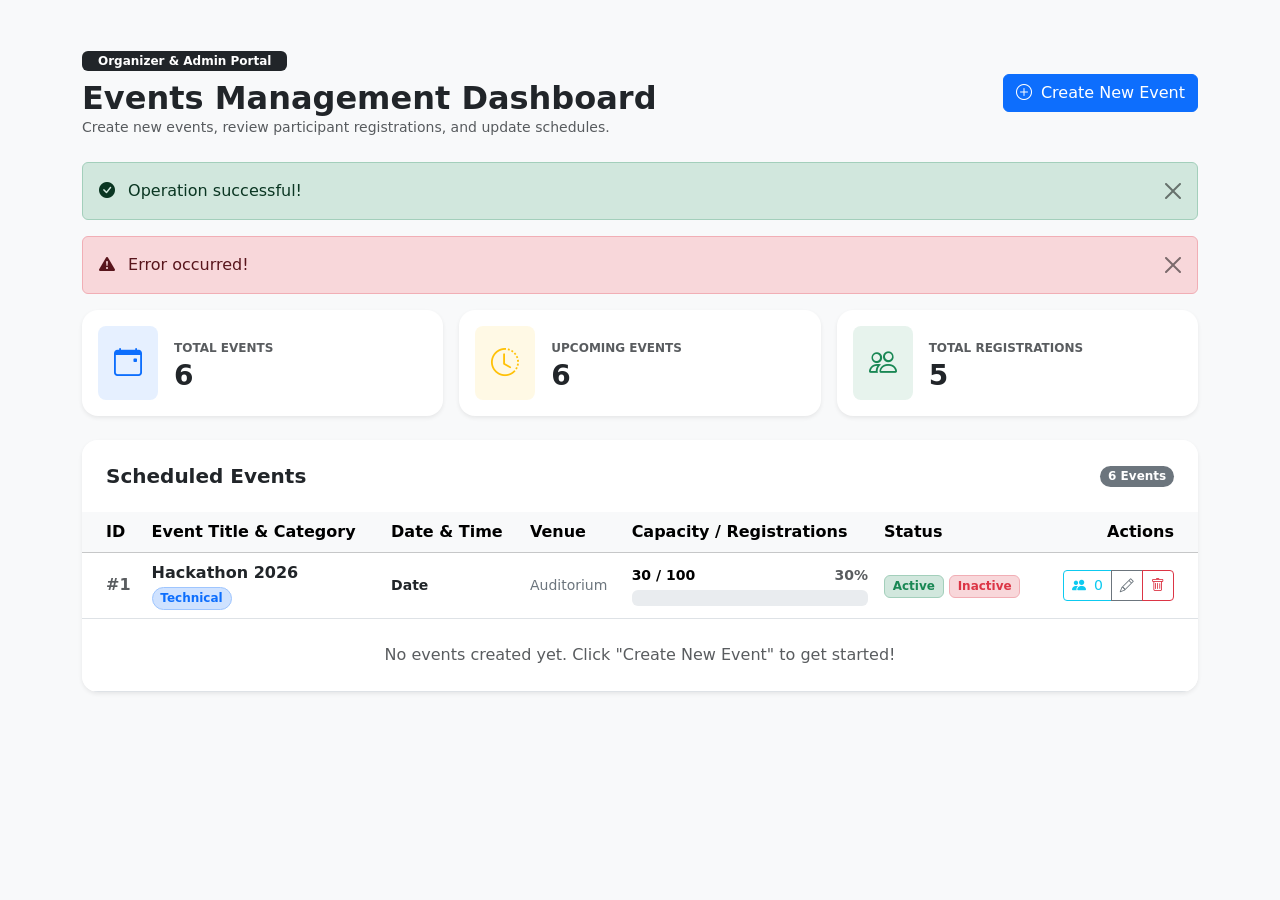
==== target/classes/templates/admin/dashboard.html @ 22161246 "Add files via upload" ====
<!DOCTYPE html>
<html xmlns:th="http://www.thymeleaf.org">
<head>
    <meta charset="UTF-8">
    <meta name="viewport" content="width=device-width, initial-scale=1.0">
    <title>Organizer & Admin Dashboard - EventHub</title>
    <!-- Bootstrap 5 CSS & Icons -->
    <link href="https://cdn.jsdelivr.net/npm/bootstrap@5.3.2/dist/css/bootstrap.min.css" rel="stylesheet">
    <link rel="stylesheet" href="https://cdn.jsdelivr.net/npm/bootstrap-icons@1.11.3/font/bootstrap-icons.min.css">
    <link rel="stylesheet" th:href="@{/css/style.css}">
</head>
<body class="bg-light">

    <div th:replace="~{fragments/navbar :: navbar}"></div>

    <main class="py-5">
        <div class="container">
            <!-- Header -->
            <div class="d-flex flex-column flex-md-row justify-content-between align-items-md-center gap-3 mb-4">
                <div>
                    <span class="badge bg-dark px-3 py-1 mb-2">Organizer & Admin Portal</span>
                    <h2 class="fw-bold mb-0">Events Management Dashboard</h2>
                    <p class="text-muted small mb-0">Create new events, review participant registrations, and update schedules.</p>
                </div>
                <div class="d-flex gap-2">
                    <a th:href="@{/admin/events/new}" class="btn btn-primary">
                        <i class="bi bi-plus-circle me-1"></i> Create New Event
                    </a>
                </div>
            </div>

            <!-- Flash Success / Error Messages -->
            <div th:if="${successMessage}" class="alert alert-success alert-dismissible fade show" role="alert">
                <i class="bi bi-check-circle-fill me-2"></i>
                <span th:text="${successMessage}">Operation successful!</span>
                <button type="button" class="btn-close" data-bs-dismiss="alert"></button>
            </div>
            <div th:if="${errorMessage}" class="alert alert-danger alert-dismissible fade show" role="alert">
                <i class="bi bi-exclamation-triangle-fill me-2"></i>
                <span th:text="${errorMessage}">Error occurred!</span>
                <button type="button" class="btn-close" data-bs-dismiss="alert"></button>
            </div>

            <!-- Metrics Cards -->
            <div class="row g-3 mb-4">
                <div class="col-md-4">
                    <div class="card border-0 shadow-sm rounded-4 p-3 bg-white">
                        <div class="d-flex align-items-center gap-3">
                            <div class="rounded-3 bg-primary bg-opacity-10 text-primary p-3">
                                <i class="bi bi-calendar-event fs-3"></i>
                            </div>
                            <div>
                                <small class="text-muted text-uppercase fw-semibold" style="font-size: 0.75rem;">Total Events</small>
                                <h3 class="fw-bold mb-0 text-dark" th:text="${totalEvents}">6</h3>
                            </div>
                        </div>
                    </div>
                </div>

                <div class="col-md-4">
                    <div class="card border-0 shadow-sm rounded-4 p-3 bg-white">
                        <div class="d-flex align-items-center gap-3">
                            <div class="rounded-3 bg-warning bg-opacity-10 text-warning p-3">
                                <i class="bi bi-clock-history fs-3"></i>
                            </div>
                            <div>
                                <small class="text-muted text-uppercase fw-semibold" style="font-size: 0.75rem;">Upcoming Events</small>
                                <h3 class="fw-bold mb-0 text-dark" th:text="${upcomingEvents}">6</h3>
                            </div>
                        </div>
                    </div>
                </div>

                <div class="col-md-4">
                    <div class="card border-0 shadow-sm rounded-4 p-3 bg-white">
                        <div class="d-flex align-items-center gap-3">
                            <div class="rounded-3 bg-success bg-opacity-10 text-success p-3">
                                <i class="bi bi-people fs-3"></i>
                            </div>
                            <div>
                                <small class="text-muted text-uppercase fw-semibold" style="font-size: 0.75rem;">Total Registrations</small>
                                <h3 class="fw-bold mb-0 text-dark" th:text="${totalRegistrations}">5</h3>
                            </div>
                        </div>
                    </div>
                </div>
            </div>

            <!-- Events Table Card -->
            <div class="card border-0 shadow-sm rounded-4 overflow-hidden bg-white">
                <div class="card-header bg-white p-4 border-0 d-flex justify-content-between align-items-center">
                    <h5 class="fw-bold mb-0">Scheduled Events</h5>
                    <span class="badge bg-secondary rounded-pill" th:text="${totalEvents + ' Events'}">6 Events</span>
                </div>

                <div class="table-responsive">
                    <table class="table table-hover align-middle mb-0">
                        <thead class="table-light">
                            <tr>
                                <th class="ps-4">ID</th>
                                <th>Event Title & Category</th>
                                <th>Date & Time</th>
                                <th>Venue</th>
                                <th>Capacity / Registrations</th>
                                <th>Status</th>
                                <th class="text-end pe-4">Actions</th>
                            </tr>
                        </thead>
                        <tbody>
                            <tr th:each="event : ${events}">
                                <td class="ps-4 fw-semibold text-muted" th:text="${'#' + event.id}">#1</td>
                                <td>
                                    <div class="fw-bold text-dark" th:text="${event.title}">Hackathon 2026</div>
                                    <span class="badge bg-primary-subtle text-primary border border-primary-subtle rounded-pill" 
                                          th:text="${event.category}">Technical</span>
                                </td>
                                <td>
                                    <span class="small fw-semibold text-dark d-block" th:text="${event.formattedDate}">Date</span>
                                </td>
                                <td>
                                    <span class="small text-secondary" th:text="${event.venue}">Auditorium</span>
                                </td>
                                <td style="min-width: 170px;">
                                    <div class="d-flex justify-content-between small fw-semibold mb-1">
                                        <span th:text="${event.registeredCount + ' / ' + event.capacity}">30 / 100</span>
                                        <span class="text-muted" th:text="${event.fillPercentage + '%'}">30%</span>
                                    </div>
                                    <div class="progress seat-progress">
                                        <div class="progress-bar bg-primary" role="progressbar" 
                                             th:style="'width: ' + ${event.fillPercentage} + '%;'" 
                                             th:aria-valuenow="${event.fillPercentage}" aria-valuemin="0" aria-valuemax="100"></div>
                                    </div>
                                </td>
                                <td>
                                    <span th:if="${event.status == 'ACTIVE'}" class="badge bg-success-subtle text-success border border-success-subtle">Active</span>
                                    <span th:unless="${event.status == 'ACTIVE'}" class="badge bg-danger-subtle text-danger border border-danger-subtle" th:text="${event.status}">Inactive</span>
                                </td>
                                <td class="text-end pe-4">
                                    <div class="btn-group btn-group-sm">
                                        <a th:href="@{/admin/events/{id}/participants(id=${event.id})}" 
                                           class="btn btn-outline-info" title="Manage Participants">
                                            <i class="bi bi-people-fill me-1"></i> <span th:text="${event.registeredCount}">0</span>
                                        </a>
                                        <a th:href="@{/admin/events/edit/{id}(id=${event.id})}" 
                                           class="btn btn-outline-secondary" title="Edit Event Details">
                                            <i class="bi bi-pencil"></i>
                                        </a>
                                        <a th:href="@{/admin/events/delete/{id}(id=${event.id})}" 
                                           onclick="return confirm('Are you sure you want to delete this event? All associated registrations will also be removed.');"
                                           class="btn btn-outline-danger" title="Delete Event">
                                            <i class="bi bi-trash"></i>
                                        </a>
                                    </div>
                                </td>
                            </tr>
                            <tr th:if="${#lists.isEmpty(events)}">
                                <td colspan="7" class="text-center py-4 text-muted">
                                    No events created yet. Click "Create New Event" to get started!
                                </td>
                            </tr>
                        </tbody>
                    </table>
                </div>
            </div>
        </div>
    </main>

    <div th:replace="~{fragments/footer :: footer}"></div>

    <script src="https://cdn.jsdelivr.net/npm/bootstrap@5.3.2/dist/js/bootstrap.bundle.min.js"></script>
    <script th:src="@{/js/main.js}"></script>
</body>
</html>
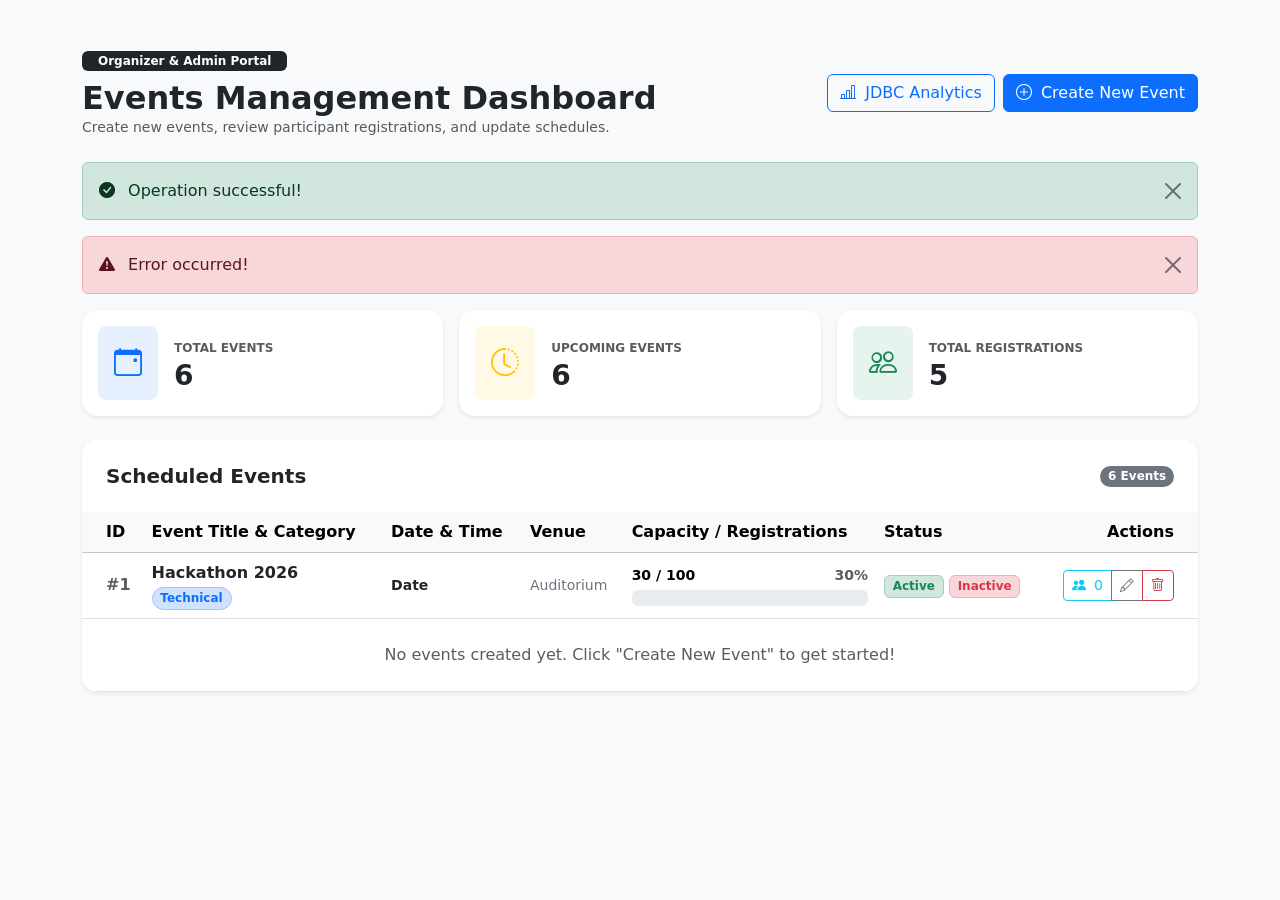
==== commit a0486f76: "Add files via upload" ====
--- a/target/classes/templates/admin/dashboard.html
+++ b/target/classes/templates/admin/dashboard.html
@@ -23,6 +23,9 @@
                     <p class="text-muted small mb-0">Create new events, review participant registrations, and update schedules.</p>
                 </div>
                 <div class="d-flex gap-2">
+                    <a th:href="@{/admin/analytics}" class="btn btn-outline-primary">
+                        <i class="bi bi-bar-chart-line me-1"></i> JDBC Analytics
+                    </a>
                     <a th:href="@{/admin/events/new}" class="btn btn-primary">
                         <i class="bi bi-plus-circle me-1"></i> Create New Event
                     </a>
